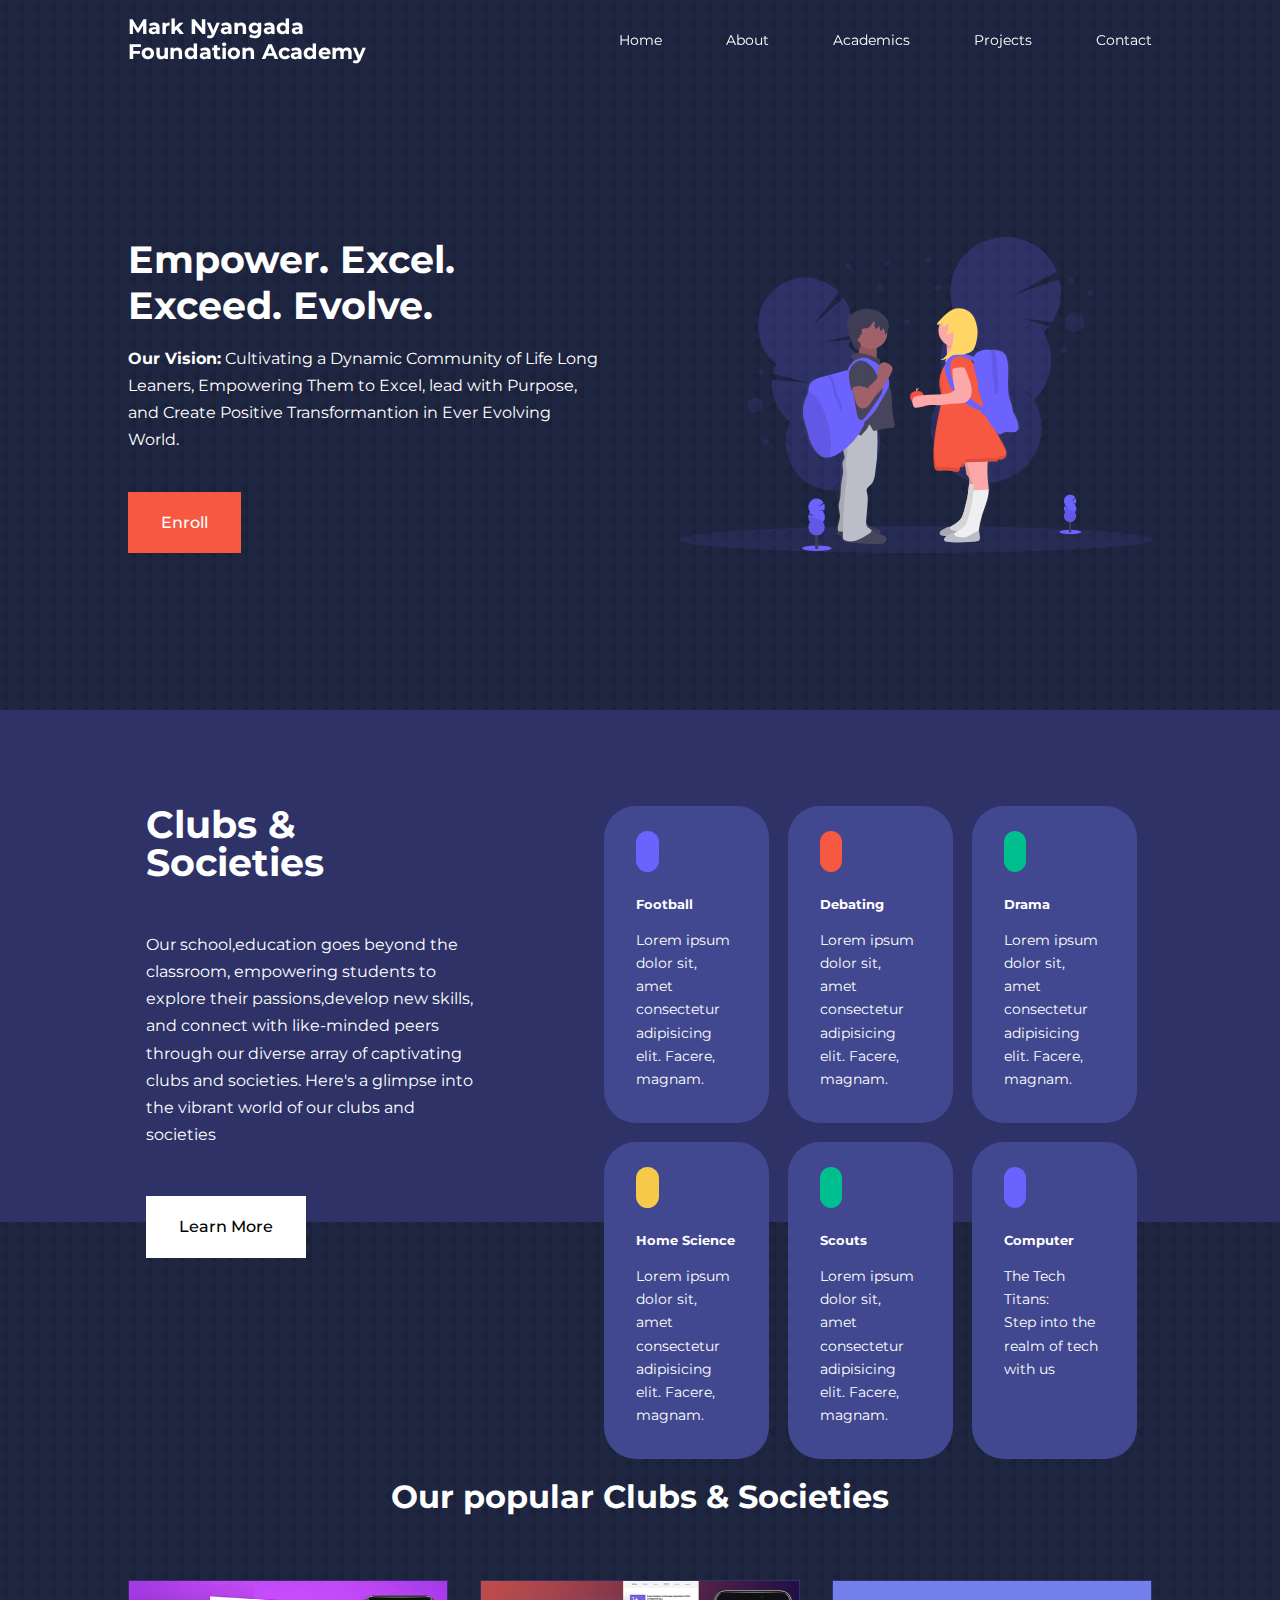
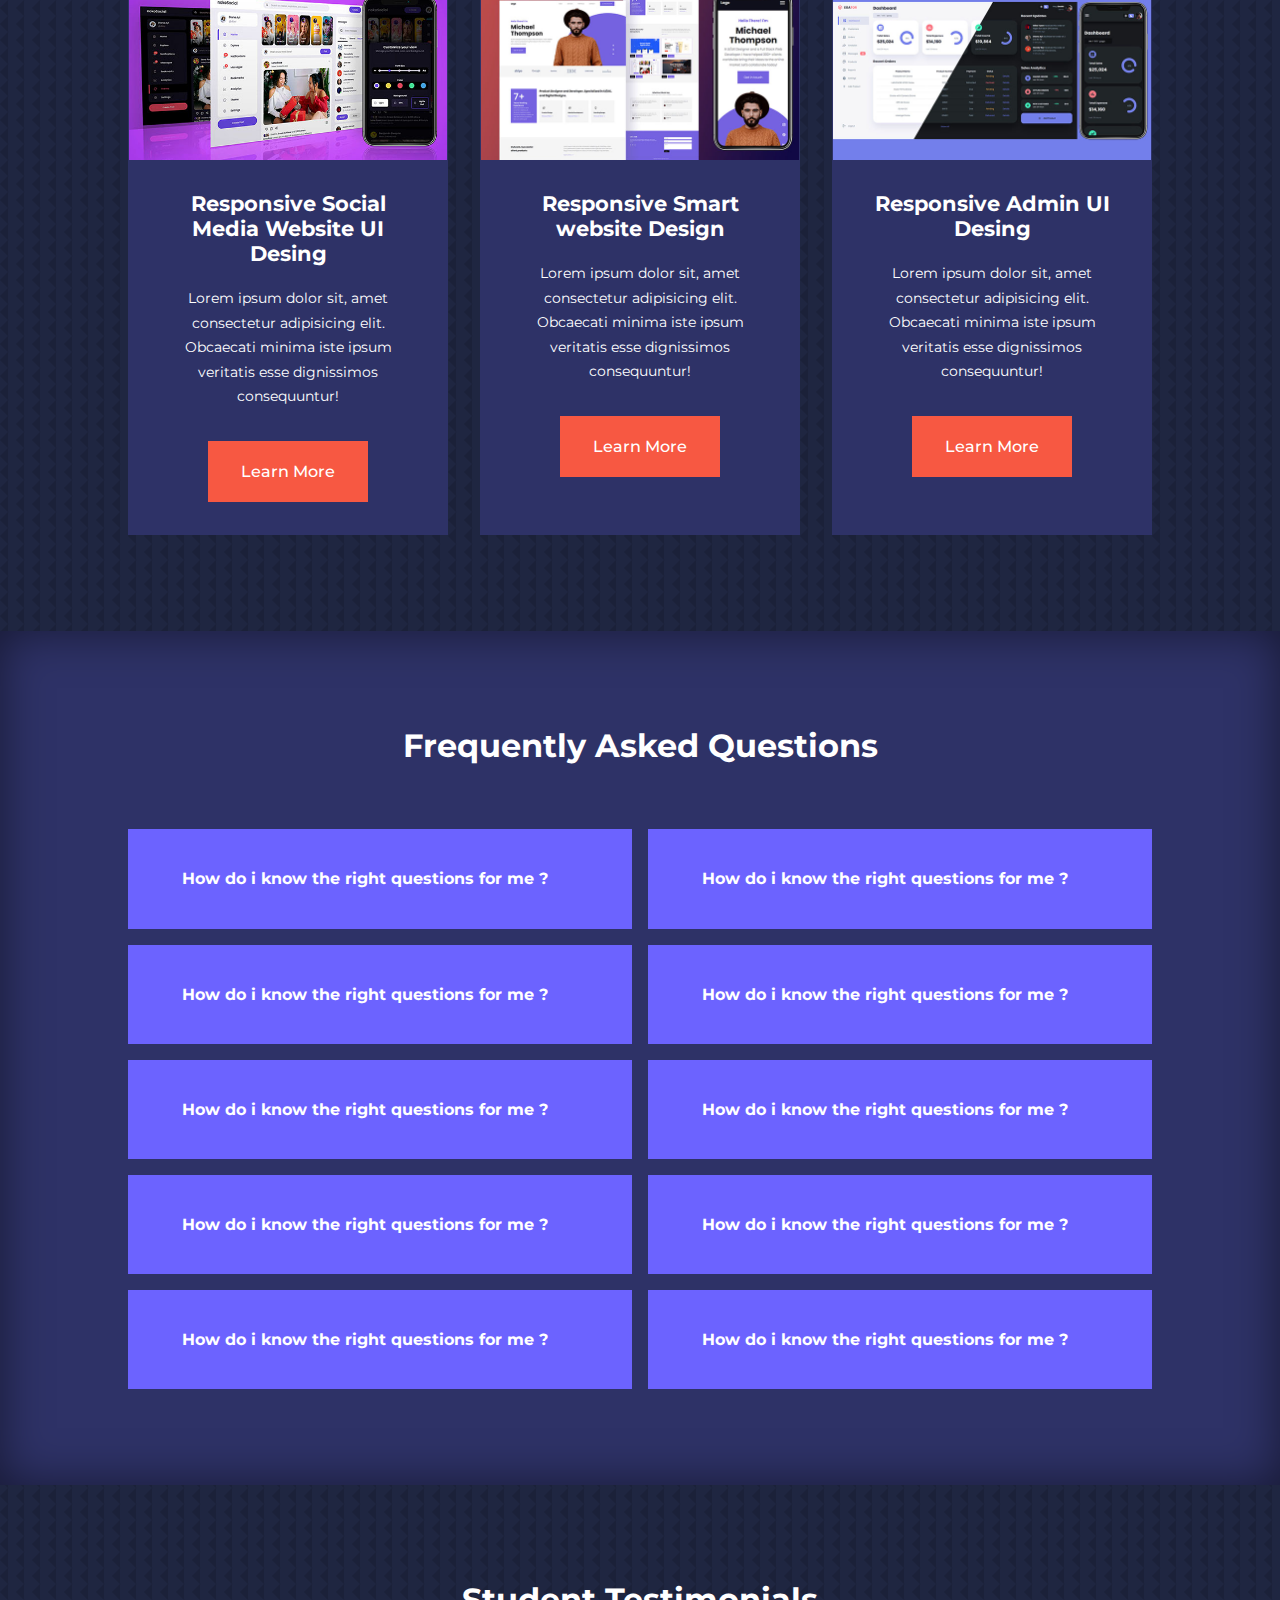
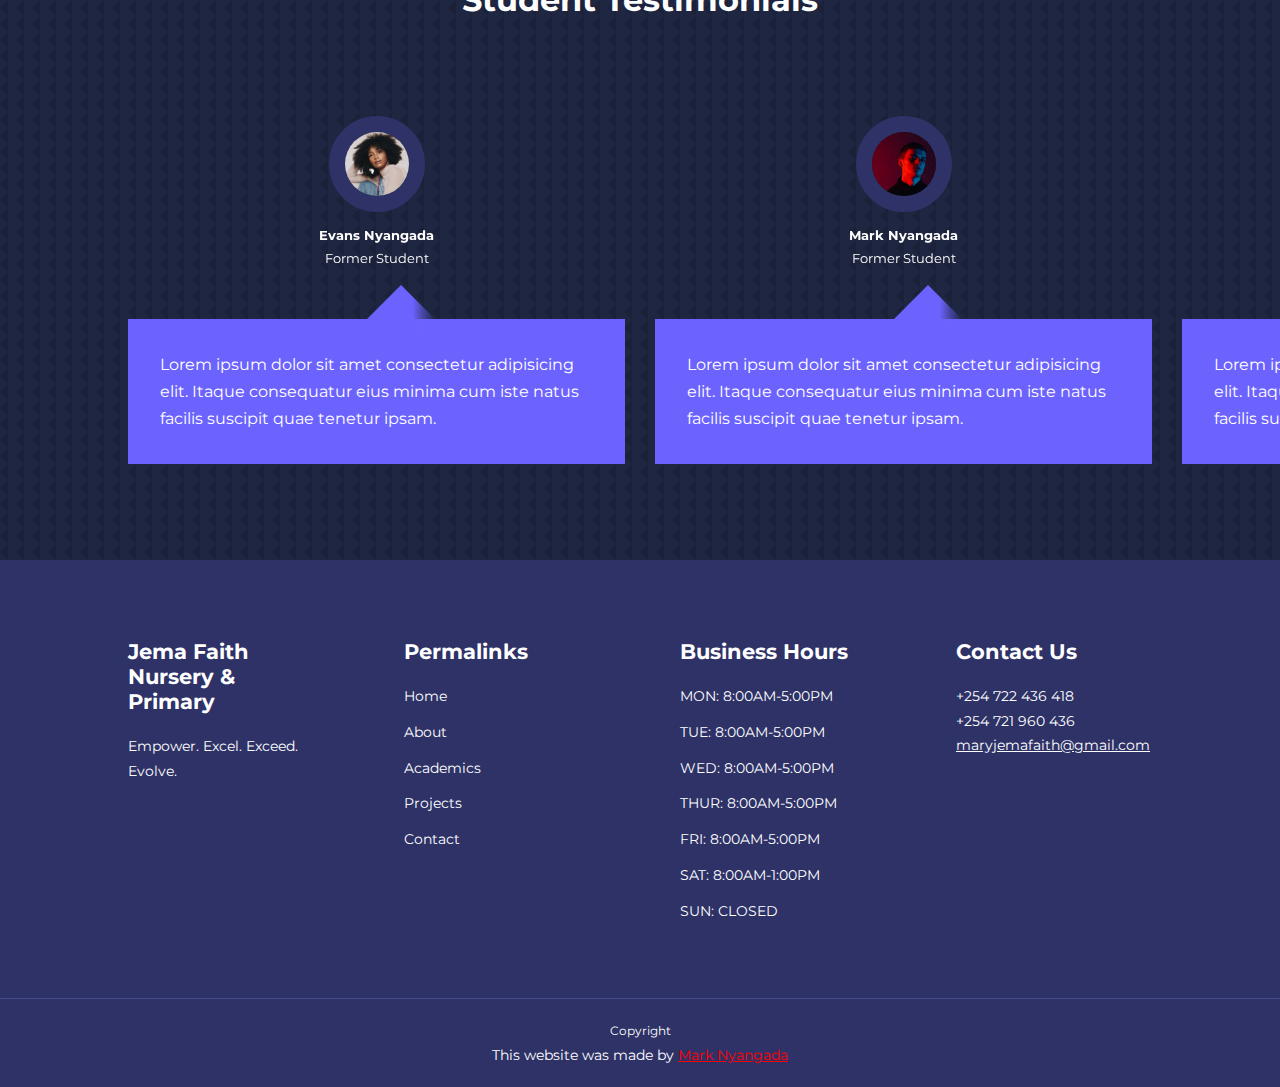
==== MARK NYANGADA FOUNDATION ACADEMY/index.html @ 75ec01f1 "first commit" ====
<!DOCTYPE html>
<html lang="en">
<head>
    <meta charset="UTF-8">
    <meta name="viewport" content="width=device-width, initial-scale=1.0">
    <title>Mark Nyangada Foundation Academy</title>

    <!--ICONSCOUT CDN-->
    <link rel="stylesheet" href="https://unicons.iconscout.com/release/v2.1.6/css/unicons.css">

    <!--GOOGLE FONTS (MONTSERRAT)-->
    <link rel="preconnect" href="https://fonts.googleapis.com">
    <link rel="preconnect" href="https://fonts.gstatic.com" crossorigin>
    <link href="https://fonts.googleapis.com/css2?family=Montserrat:wght@300;400;500;600;700;900&display=swap" rel="stylesheet">
    <link rel="stylesheet" href="https://cdnjs.cloudflare.com/ajax/libs/font-awesome/5.15.3/css/all.min.css" />



    <!--SWIPER JS-->
    <link
    rel="stylesheet"
    href="https://cdn.jsdelivr.net/npm/swiper@9/swiper-bundle.min.css"
    />




    <!--STYLESHEETS-->
    <link rel="stylesheet" href="styles/style.css">

    <style>
        body{
            background-image: url("images/bg-texture.png");
        }
    </style>
</head>

<body>
    <nav>
        <div class="container nav__container">
            <a href="index.html"><h4>Mark Nyangada <br> Foundation Academy</h4></a>
            <ul class="nav__menu">
                <li><a href="index.html">Home</a></li>
                <li><a href="about.html">About</a></li>
                <li><a href="course.html">Academics</a></li>
                <li><a href="projects.html">Projects</a></li>
                <li><a href="contact.html">Contact</a></li>
            </ul>
            <button id="open-menu-btn"><svg xmlns="http://www.w3.org/2000/svg" width="24" height="24" fill="none" id="menu"><path fill="#000" d="M3 6a1 1 0 0 1 1-1h16a1 1 0 1 1 0 2H4a1 1 0 0 1-1-1zm0 6a1 1 0 0 1 1-1h16a1 1 0 1 1 0 2H4a1 1 0 0 1-1-1zm1 5a1 1 0 1 0 0 2h16a1 1 0 1 0 0-2H4z"></path></svg></button>
            <button id="close-menu-btn"><svg xmlns="http://www.w3.org/2000/svg" width="24" height="24" fill="none" id="close"><path fill="#000" d="M7.05 7.05a1 1 0 0 0 0 1.414L10.586 12 7.05 15.536a1 1 0 1 0 1.414 1.414L12 13.414l3.536 3.536a1 1 0 0 0 1.414-1.414L13.414 12l3.536-3.536a1 1 0 0 0-1.414-1.414L12 10.586 8.464 7.05a1 1 0 0 0-1.414 0Z"></path></svg></button>
        </div>
    </nav>
    <!--===========================END OF NAVBAR=====================--> 






    <header>
        <div class="container header__container">
            <div class="header__left">
                <h1>Empower. Excel. Exceed. Evolve.</h1>
                <p><strong>Our Vision:</strong> Cultivating a Dynamic Community of Life Long Leaners, Empowering Them to Excel, lead with Purpose, and Create Positive Transformantion in Ever Evolving World. </p>
                <a href="course.html" class="btn btn-primary">Enroll</a>
            </div>
           

            <div class="header__left">
                <div class="header__right-image">
                    <img src="./images/header.svg">
                </div>
            </div>
        </div>
    </header>

    <!--========================END OF HEADER===========
    ===================-->





    <section class="categories">
        <div class="container categories__container">
            <div class="container categories__left">
                <h1>Clubs & Societies</h1>
                <p>
                Our school,education goes beyond the classroom, empowering students to explore their passions,develop new skills, and connect with like-minded peers through our diverse array of captivating clubs and societies. Here's a glimpse into the vibrant world of our clubs and societies
                </p>
                <a href="#" class="btn">Learn More</a>
            </div>
            <div class="container categories__right">
                <article class="category">
                    <span class="category__icon"><i class="uil uil-football"></i></span>
                    <h5>Football</h5>
                    <p>Lorem ipsum dolor sit, amet consectetur adipisicing elit. Facere, magnam.</p>
                </article>

                <article class="category">
                    <span class="category__icon"><i class="uil uil-podium"></i></span>
                    <h5>Debating</h5>
                    <p>Lorem ipsum dolor sit, amet consectetur adipisicing elit. Facere, magnam.</p>
                </article>

                <article class="category">
                    <span class="category__icon"><i class="uil uil-usd-circle"></i></span>
                    <h5>Drama</h5>
                    <p>Lorem ipsum dolor sit, amet consectetur adipisicing elit. Facere, magnam.</p>
                </article>

                <article class="category">
                    <span class="category__icon"><i class="uil uil-megaphone"></i></span>
                    <h5>Home Science</h5>
                    <p>Lorem ipsum dolor sit, amet consectetur adipisicing elit. Facere, magnam.</p>
                </article>

                <article class="category">
                    <span class="category__icon"><i class="uil uil-shield"></i></span>
                    <h5>Scouts</h5>
                    <p>Lorem ipsum dolor sit, amet consectetur adipisicing elit. Facere, magnam.</p>
                </article>

                <article class="category">
                    <span class="category__icon"><i class="uil uil-desktop"></i></span>
                    <h5>Computer</h5>
                    <p>The Tech Titans: <br> Step into the realm of tech with us</p>
                </article>
            </div>
        </div>
    </section>
    <!--===========================END OF CATERGORIES========-->











    <section class="courses">
        <h2>Our popular Clubs & Societies</h2>
        <div class="container courses__container">
            <article class="course">
                <div class="course__image">
                    <img src="./images/course1.jpg" >
                </div>
                <div class="course__info">
                    <h4>Responsive Social Media Website UI Desing</h4>
                    <p>Lorem ipsum dolor sit, amet consectetur adipisicing elit. Obcaecati minima iste ipsum veritatis esse dignissimos consequuntur!</p>
                    <a href="course.html" class=" btn btn-primary">Learn More</a>
                </div>
                
            </article>

            <article class="course">
                <div class="course__image">
                    <img src="./images/course2.jpg" >
                </div>
                <div class="course__info">
                    <h4>Responsive Smart website Design</h4>
                    <p>Lorem ipsum dolor sit, amet consectetur adipisicing elit. Obcaecati minima iste ipsum veritatis esse dignissimos consequuntur!</p>
                    <a href="course.html" class=" btn btn-primary">Learn More</a>
                </div>
                
            </article>

            <article class="course">
                <div class="course__image">
                    <img src="./images/course3.jpg" >
                </div>
                <div class="course__info">
                    <h4>Responsive Admin UI Desing</h4>
                    <p>Lorem ipsum dolor sit, amet consectetur adipisicing elit. Obcaecati minima iste ipsum veritatis esse dignissimos consequuntur!</p>
                    <a href="course.html" class=" btn btn-primary">Learn More</a>
                </div>
               
            </article>

            
        </div>
    </section>

    <!--======================END OF COURSES===============-->





    <section class="faqs">
        <h2>Frequently Asked Questions</h2>
        <div class="container faqs__container">
            <article class="faq">
                <div class="faq__icon"><i class="uil uil-plus"></i></div>
                <div class="question__answer">
                    <h4>How do i know the right questions for me ?</h4>
                    <p>Lorem ipsum dolor, sit amet consectetur adipisicing elit. Inventore alias facere cumque distinctio, aut eius quisquam, expedita amet doloremque dolor vitae doloribus rem perspiciatis porro reprehenderit reiciendis. Sint, natus ut!</p>
                </div>
            </article>

            <article class="faq">
                <div class="faq__icon"><i class="uil uil-plus"></i></div>
                <div class="question__answer">
                    <h4>How do i know the right questions for me ?</h4>
                    <p>Lorem ipsum dolor, sit amet consectetur adipisicing elit. Inventore alias facere cumque distinctio, aut eius quisquam, expedita amet doloremque dolor vitae doloribus rem perspiciatis porro reprehenderit reiciendis. Sint, natus ut!</p>
                </div>
            </article>

            <article class="faq">
                <div class="faq__icon"><i class="uil uil-plus"></i></div>
                <div class="question__answer">
                    <h4>How do i know the right questions for me ?</h4>
                    <p>Lorem ipsum dolor, sit amet consectetur adipisicing elit. Inventore alias facere cumque distinctio, aut eius quisquam, expedita amet doloremque dolor vitae doloribus rem perspiciatis porro reprehenderit reiciendis. Sint, natus ut!</p>
                </div>
            </article>

            <article class="faq">
                <div class="faq__icon"><i class="uil uil-plus"></i></div>
                <div class="question__answer">
                    <h4>How do i know the right questions for me ?</h4>
                    <p>Lorem ipsum dolor, sit amet consectetur adipisicing elit. Inventore alias facere cumque distinctio, aut eius quisquam, expedita amet doloremque dolor vitae doloribus rem perspiciatis porro reprehenderit reiciendis. Sint, natus ut!</p>
                </div>
            </article>

            <article class="faq">
                <div class="faq__icon"><i class="uil uil-plus"></i></div>
                <div class="question__answer">
                    <h4>How do i know the right questions for me ?</h4>
                    <p>Lorem ipsum dolor, sit amet consectetur adipisicing elit. Inventore alias facere cumque distinctio, aut eius quisquam, expedita amet doloremque dolor vitae doloribus rem perspiciatis porro reprehenderit reiciendis. Sint, natus ut!</p>
                </div>
            </article>

            <article class="faq">
                <div class="faq__icon"><i class="uil uil-plus"></i></div>
                <div class="question__answer">
                    <h4>How do i know the right questions for me ?</h4>
                    <p>Lorem ipsum dolor, sit amet consectetur adipisicing elit. Inventore alias facere cumque distinctio, aut eius quisquam, expedita amet doloremque dolor vitae doloribus rem perspiciatis porro reprehenderit reiciendis. Sint, natus ut!</p>
                </div>
            </article>

            <article class="faq">
                <div class="faq__icon"><i class="uil uil-plus"></i></div>
                <div class="question__answer">
                    <h4>How do i know the right questions for me ?</h4>
                    <p>Lorem ipsum dolor, sit amet consectetur adipisicing elit. Inventore alias facere cumque distinctio, aut eius quisquam, expedita amet doloremque dolor vitae doloribus rem perspiciatis porro reprehenderit reiciendis. Sint, natus ut!</p>
                </div>
            </article>

            <article class="faq">
                <div class="faq__icon"><i class="uil uil-plus"></i></div>
                <div class="question__answer">
                    <h4>How do i know the right questions for me ?</h4>
                    <p>Lorem ipsum dolor, sit amet consectetur adipisicing elit. Inventore alias facere cumque distinctio, aut eius quisquam, expedita amet doloremque dolor vitae doloribus rem perspiciatis porro reprehenderit reiciendis. Sint, natus ut!</p>
                </div>
            </article>

            <article class="faq">
                <div class="faq__icon"><i class="uil uil-plus"></i></div>
                <div class="question__answer">
                    <h4>How do i know the right questions for me ?</h4>
                    <p>Lorem ipsum dolor, sit amet consectetur adipisicing elit. Inventore alias facere cumque distinctio, aut eius quisquam, expedita amet doloremque dolor vitae doloribus rem perspiciatis porro reprehenderit reiciendis. Sint, natus ut!</p>
                </div>
            </article>

            <article class="faq">
                <div class="faq__icon"><i class="uil uil-plus"></i></div>
                <div class="question__answer">
                    <h4>How do i know the right questions for me ?</h4>
                    <p>Lorem ipsum dolor, sit amet consectetur adipisicing elit. Inventore alias facere cumque distinctio, aut eius quisquam, expedita amet doloremque dolor vitae doloribus rem perspiciatis porro reprehenderit reiciendis. Sint, natus ut!</p>
                </div>
            </article>
        </div>
    </section>
    <!--=======================END OF FAQs=========================================-->




    <section class="container testimanials__Container mySwiper">
        <h2>Student Testimonials</h2>
        <div class="swiper-wrapper">
            <article class="testimonial swiper-slide">
                <div class="avatar">
                    <img src="./images/avatar1.jpg" >
                </div>
                <div class="testimonial__info"> 
                    <h5>Evans Nyangada</h5>
                    <small>Former Student</small>
                </div>
                <div class="testimonial__body">
                    <p>Lorem ipsum dolor sit amet consectetur adipisicing elit. Itaque consequatur eius minima cum iste natus facilis suscipit quae tenetur ipsam.</p>
                </div>
            </article>

            <article class="testimonial swiper-slide">
                <div class="avatar">
                    <img src="./images/avatar2.jpg" >
                </div>
                <div class="testimonial__info"> 
                    <h5>Mark Nyangada</h5>
                    <small>Former Student</small>
                </div>
                <div class="testimonial__body">
                    <p>Lorem ipsum dolor sit amet consectetur adipisicing elit. Itaque consequatur eius minima cum iste natus facilis suscipit quae tenetur ipsam.</p>
                </div>
            </article>

            <article class="testimonial swiper-slide">
                <div class="avatar">
                    <img src="./images/avatar3.jpg" >
                </div>
                <div class="testimonial__info"> 
                    <h5>James Nyangada</h5>
                    <small>Former Student</small>
                </div>
                <div class="testimonial__body">
                    <p>Lorem ipsum dolor sit amet consectetur adipisicing elit. Itaque consequatur eius minima cum iste natus facilis suscipit quae tenetur ipsam.</p>
                </div>
            </article>

            <article class="testimonial swiper-slide">
                <div class="avatar">
                    <img src="./images/avatar4.jpg" >
                </div>
                <div class="testimonial__info"> 
                    <h5>Bella Bliss</h5>
                    <small>Former Student</small>
                </div>
                <div class="testimonial__body">
                    <p>Lorem ipsum dolor sit amet consectetur adipisicing elit. Itaque consequatur eius minima cum iste natus facilis suscipit quae tenetur ipsam.</p>
                </div>
            </article>

            <article class="testimonial swiper-slide">
                <div class="avatar">
                    <img src="./images/avatar5.jpg" >
                </div>
                <div class="testimonial__info"> 
                    <h5>Jane Doe</h5>
                    <small>Student</small>
                </div>
                <div class="testimonial__body">
                    <p>Lorem ipsum dolor sit amet consectetur adipisicing elit. Itaque consequatur eius minima cum iste natus facilis suscipit quae tenetur ipsam.</p>
                </div>
            </article> 
           
        </div>
        
    </section>

<!--=========================================================END OF TESTIMONIALS=========================================-->



    <footer >
        <div class="container footer__container">
            <div class="footer__1">
                <a href="index.html" class="footer__logo"><h4>Jema Faith <br>Nursery & Primary</h4></a>
                <p>
                    Empower. Excel. Exceed. Evolve.
                </p>
            </div>

            <div class="footer__2">
                <h4>Permalinks</h4>
                <ul class="Permalinks">
                <li><a href="index.html">Home</a></li>
                <li><a href="about.html">About</a></li>
                <li><a href="course.html">Academics</a></li>
                <li><a href="projects.html">Projects</a></li>
                <li><a href="contact.html">Contact</a></li>
                </ul>
            </div>

            <div class="footer__3">
                <h4>Business Hours</h4>
                <ul class="privacy">
                    <li>MON: 8:00AM-5:00PM</li>
                    <li>TUE: 8:00AM-5:00PM</li>
                    <li>WED: 8:00AM-5:00PM</li>
                    <li>THUR: 8:00AM-5:00PM</li>
                    <li>FRI: 8:00AM-5:00PM</li>
                    <li>SAT: 8:00AM-1:00PM</li>
                    <li>SUN: CLOSED</li>
                </ul>
            </div>

            <div class="footer__4">
                <h4>Contact Us</h4>
                <div>
                    <p>+254 722 436 418</p>
                    <p>+254 721 960 436</p>
                    <p><a href="mailto:maryjemafaith@gmail.com" style="cursor: pointer; text-decoration: underline;">maryjemafaith@gmail.com</a> </p>
                </div>

                <ul class="footer__socials">
                    <li>
                        <a href="#"><i class="uil uil-facebook-f"></i></a>
                    </li>
                    <li>
                        <a href="#"><i class="uil uil-instagram-alt"></i></a>
                    </li>
                    <li>
                        <i class="uil uil-twitter"></i>
                    </li>
                    <li>
                        <a href="#"><i class="uil uil-linkedin-alt"></i></a>
                    </li>
                </ul>
            </div>

           
        </div>

        <div class="footer__copyright">
            <small>Copyright</small>
            <p>This website was made by <a href="https://www.linkedin.com/in/mark-nyangada-0b1b49166/"  target="_blank"><span style="text-decoration: underline; cursor: pointer; color: red; ">Mark Nyangada</span></a></p>
        </div>
    </footer> 

    <!--=========================================================END OF FOOTER=========================================--> 



    <script src="https://cdn.jsdelivr.net/npm/swiper@9/swiper-bundle.min.js"></script>
    <script src="./main.js"></script>
    

    <script>
            var swiper = new Swiper(".mySwiper", {
        slidesPerView: 1,
        spaceBetween: 30,
        pagination: {
            el: ".swiper-pagination",
            clickable: true,
        },
        //when window width is >= 600px
        breakpoints: {
            600:{
                slidesPerView: 2
            }
        }
        });
    </script>
</html>
---- MARK NYANGADA FOUNDATION ACADEMY/styles/style.css ----
*{
    margin: 0;
    padding: 0;
    border: 0;
    outline: 0;
    text-decoration: none;
    list-style: none;
    box-sizing: border-box;
}

:root{
    --color-primary: #6c63ff;
    --color-success: #00bf8e;
    --color-warning: #f7c94b;
    --color-danger: #f75842;
    --color-danger-variant: rgba(247, 88,  66, 0.4);
    --color-white: #fff;
    --color-light: rgba(255,255,255,0.7);
    --color-black: #000;
    --color-bg: #1f2641;
    --color-bg1: #2e3267;
    --color-bg2: #424890;

    --container-width-lg: 80%;
    --container-width-md: 90%;
    --container-width-sm: 94%;

    --transition: all 400ms ease;
}

body{
    font-family: 'Montserrat', sans-serif;
    line-height: 1.7;
    color: var(--color-white);
    background: var(--color-bg);
}

.container{
    width: var(--container-width-lg);
    margin: 0 auto;
}

section{
    padding: 6rem 0;
}

section h2 {
    text-align: center;
    margin-bottom: 4rem;
}

h1,
h2,
h3,
h4,
h5{
    line-height: 1.2;
}

h1{
    font-size: 2.4rem;
}
h2{
    font-size: 2rem;
}
h3{
    font-size: 1.6rem;
}
h4{
    font-size: 1.3rem;
}

a{
    color: var(--color-white);
}

img{
    width: 100%;
    display: block;
    object-fit: cover;
}

.btn{
    display: inline-block;
    background: var(--color-white);
    color: var(--color-black);
    padding: 1rem 2rem;
    border: 1px solid transparent;
    font-weight: 500; 
    transition: var(--transition);
}
.btn:hover{
    background: transparent;
    color: var(--color-white);
    border-color: var(--color-white);
}

.btn-primary{
    background: var(--color-danger);
    color: var(--color-white);
}


/*======================NAVBAR====================*/

nav{
    background: transparent;
    width: 100vw;
    height: 5rem;
    position: fixed;
    top: 0;
    z-index: 11;
}

/* change navbar styles on scroll using javascript */
.window-scroll{
     background: var(--color-primary);
     box-shadow: 0 1rem 2rem  rgba(0, 0, 0, 0.2);
}

.nav__container{
    height: 100%;
    display: flex;
    justify-content: space-between;
    align-items: center;
}

nav button{
    display: none;
}

.nav__menu{
    display: flex;
    align-items: center;
    gap: 4rem;
}

.nav__menu a{
    font-size: 0.9rem;
    transition: all 700ms ease-in-out;
}

.nav__menu a:hover{
    color: var(--color-bg2);
}

/*======================HEADER====================*/
header{
    position: relative;
    top: 5rem;
    overflow: hidden;
    height: 70vh;
    margin-bottom: 5rem;

}

.header__container{
    display: grid;
    grid-template-columns: 1fr 1fr;
    align-items: center;
    gap: 5rem;
    height: 100%;

}

.header__left P{
    margin: 1rem 0 2.4rem;
}

/*=================================CATEGORIES===============*/

.categories{
    background: var(--color-bg1);
    height: 32rem;
    
}
.categories h1{
    line-height: 1;
    margin-bottom: 3rem;

}

.categories__container{
    display: grid;
    grid-template-columns: 40% 65%;
}

.categories__left{
    margin-right: 4rem;
}
.categories__left p{
    margin: 1rem 0 3rem;
}
.categories__right{
    display: grid;
    grid-template-columns: repeat(3, 1fr);
    gap: 1.2rem;
}

.category{
    background: var(--color-bg2);
    padding: 2rem;
    border-radius: 2rem;
    transition: var(--transition);
    
}
.category:hover{
    box-shadow: 0 3rem 3rem rgba(0, 0, 0, 0.3);
    z-index: 1;
}

.category:nth-child(2) .category__icon {
    background: var(--color-danger);
}

.category:nth-child(3) .category__icon {
    background: var(--color-success);
}

.category:nth-child(4) .category__icon {
    background: var(--color-warning);
}

.category:nth-child(5) .category__icon {
    background: var(--color-success);
}


.category__icon{
    background: var(--color-primary);
    padding: 0.7rem;
    border-radius: 0.9rem;
}

.category h5{
    margin: 2rem 0 1rem;
}

.category p{
    font-size: 0.85rem;
}


/*======================POPULAR COURSES====================*/

.courses{
    margin-top: 10rem;
}

.courses__container{
    display: grid;
    grid-template-columns: repeat(3, 1fr);
    gap: 2rem;
}
  
.course{
    background: var(--color-bg1);
    text-align: center;
    border: 1px solid transparent;
    transition: var(--transition);
}

.course:hover{
    background: transparent;
    border-color: var(--color-primary);
}
.course__info{
    padding: 2rem;
}

.course__info p{
    margin: 1.2rem 0 2rem;
    font-size: 0.9rem;
}


/*======================================FAQs====================================*/

.faqs{
    background: var(--color-bg1);
    box-shadow: inset 0 0 3rem rgba(0, 0, 0, 0.5);
}

.faqs__container{
    display: grid;
    grid-template-columns: 1fr 1fr;
    gap: 1rem;
}

.faq{
    padding: 2rem;
    display: flex;
    align-items: center;
    gap: 1.4rem;
    height: fit-content;
    background: var(--color-primary);
    cursor: pointer;
}

.faq h4{
    font-size: 1rem;
    line-height: 2.2;

}

.faq__icon{
    align-self: flex-start;
    font-size: 1.2rem;
}

.faq p{
    margin-top: 0.8rem;
    display: none;
}

.faq.open p{
    display: block;
}


/*======================================TESTIMONIALS====================================*/

.testimonials__container{
    overflow-x: hidden;
    position: relative;
    margin-bottom: 5rem;
}

.testimonial{
    padding-top: 2rem;
}

.avatar{
    width: 6rem;
    height: 6rem;
    border-radius: 50%;
    overflow: hidden;
    margin: 0 auto 1rem;
    border: 1rem solid var(--color-bg1);
}

.testimonial__info{
    text-align: center;
}

.testimonial__body{
    background: var(--color-primary);
    padding: 2rem;
    margin-top: 3rem;
    position: relative;
}

.testimonial__body::before{
    content: "";
    display: block;
    background: linear-gradient(-135deg, transparent, var(--color-primary), var(--color-primary), var(--color-primary)); 
    width: 3rem;
    height: 3rem;
    position: absolute;
    left: 50%;
    top: -1.5rem;
    transform: rotate(45deg);
}


/*======================================FOOTER====================================*/

footer{
    background: var(--color-bg1);
    padding-top: 5rem;
    font-size: 0.9rem;

}

.footer__container{
    display: grid;
    grid-template-columns: repeat(4, 1fr);
    gap: 5rem;
}

.footer__container > div h4{
    margin-bottom: 1.2rem;

}

.footer__1 p{
    margin: 0 0 2rem;
}

footer ul li {
    margin-bottom: 0.7rem;
}

footer ul li a:hover{
    text-decoration: underline;
}

.footer__socials{
    display: flex;
    gap: 1rem;
    font-size: 1.2rem;
    margin-top: 2rem;
}
.footer__copyright{
    text-align: center;
    margin-top: 4rem;
    padding: 1.2rem 0;
    border-top: 1px solid var(--color-bg2);
}

/*========================================MEDIA QUERIES (TABLETS)======================================*/

@media screen and (max-width: 1024px) {
    .container{
        width: var(--container-width-md);
    }

    h1{
        font-size: 2rem;
    }
    h2{
        font-size: 1.7rem;
    }
    h3{
        font-size: 1.4rem;
    }
    h4{
        font-size: 1.2rem;
    }



    /*====================================NAVBAR===========================*/

    nav button{
        display: inline-block;
        background: transparent;
        font-size: 1.8rem;
        color: var(--color-white);
        cursor: pointer;
    }

    nav button#close-menu-btn{
        display: none;
    }

    .nav__menu{
        position: fixed;
        top: 5rem;
        right: 5%;
        height: fit-content;
        width: 18rem;
        flex-direction: column;
        gap: 0;
        display: none;
    }


    .nav__menu li{
        width: 100%;
        height: 5.8rem;
        animation: animateNavItems 400ms linear forwards;
        transform-origin: top right;
        opacity: 0;
    }

    .nav__menu li:nth-child(2){
        animation-delay: 200ms;
    }
    .nav__menu li:nth-child(3){
        animation-delay: 400ms;
    }
    .nav__menu li:nth-child(4){
        animation-delay: 600ms;
    }
    .nav__menu li:nth-child(5){
        animation-delay: 800ms;
    }

    @keyframes animateNavItems {
        0%{
            transform: rotatez(-90deg) rotateX(90deg) scale(0.1);
        }
        100%{
            transform: rotateZ(0) rotateX(0) scale(1);
            opacity: 1;
        }
    }

    .nav__menu li a{
        background: var(--color-primary);
        box-shadow: -4rem 6rem 10rem rgba(0,0,0,0.6);
        width: 100%;
        height: 100%;
        display: grid;
        place-items: center;
    }
    .nav__menu li a:hover{
        background: var(--color-bg2);
        color: var(--color-white);
    }


     /*====================================HEADER===========================*/
     header{
        height: 55vh;
        margin-bottom: 4rem;
     }
     .header__container{
        gap: 0;
        padding-bottom: 3rem;
     }

      /*====================================CATEGORIES===========================*/
      .categories{
        height: auto;
      }

      .categories__container{
        grid-template-columns: 1fr;
        gap: 3rem;
      }
      .categories__left{
        margin-right: 0;
      }
       /*====================================POPULAR COURSES==========================*/
       .courses{
        margin-top: 0;
       }

       .courses__container{
        grid-template-columns: 1fr 1fr;

       }
     /*====================================FAQs===========================*/
     .faqs__container{
        grid-template-columns: 1fr;
     }
     .faq{
        padding: 1.5rem;
     }

      /*====================================FOOTER===========================*/
      .footer__container{
        grid-template-columns: 1fr 1fr;
      }
}
 /*============================================MEDIA QUERIES (PHONES)==================================*/
 @media screen and (max-width: 600px){
    .container{
        width: var(--container-width-sm);
    }

     /*====================================NAVBAR===========================*/
     .nav__menu{
        right: 3%;
     }

      /*====================================HEADER===========================*/
      header{
        height: 100vh;
      }

      .header__container{
        grid-template-columns: 1fr;
        text-align: center;
        margin-top: 0;
      }

      .header__left p{
        margin-bottom: 1.3rem;
      }

       /*====================================CATEGORIES===========================*/
       .categories__right{
        grid-template-columns: 1fr 1fr;
        gap: 0.7rem;

       }

       .category{
        padding: 1rem;
        border-radius: 1rem;
       }
       .category__icon{
        margin-top: 4px;
        display: inline-block;
       }

        /*====================================POPULAR COURSES===========================*/
        .courses__container{
            grid-template-columns: 1fr;
        }
        /*====================================TESTIMONIALS===========================*/
        .testimonial__body{
        padding: 1.2rem;
        }
         /*====================================FOOTER===========================*/
        .footer__container{
        grid-template-columns: 1fr;
        text-align: center;
        gap: 2rem;
        }
         .footer__1 p{
        margin: 1rem auto;
        }
        .footer__socials{
            justify-content: center;
        }
 }
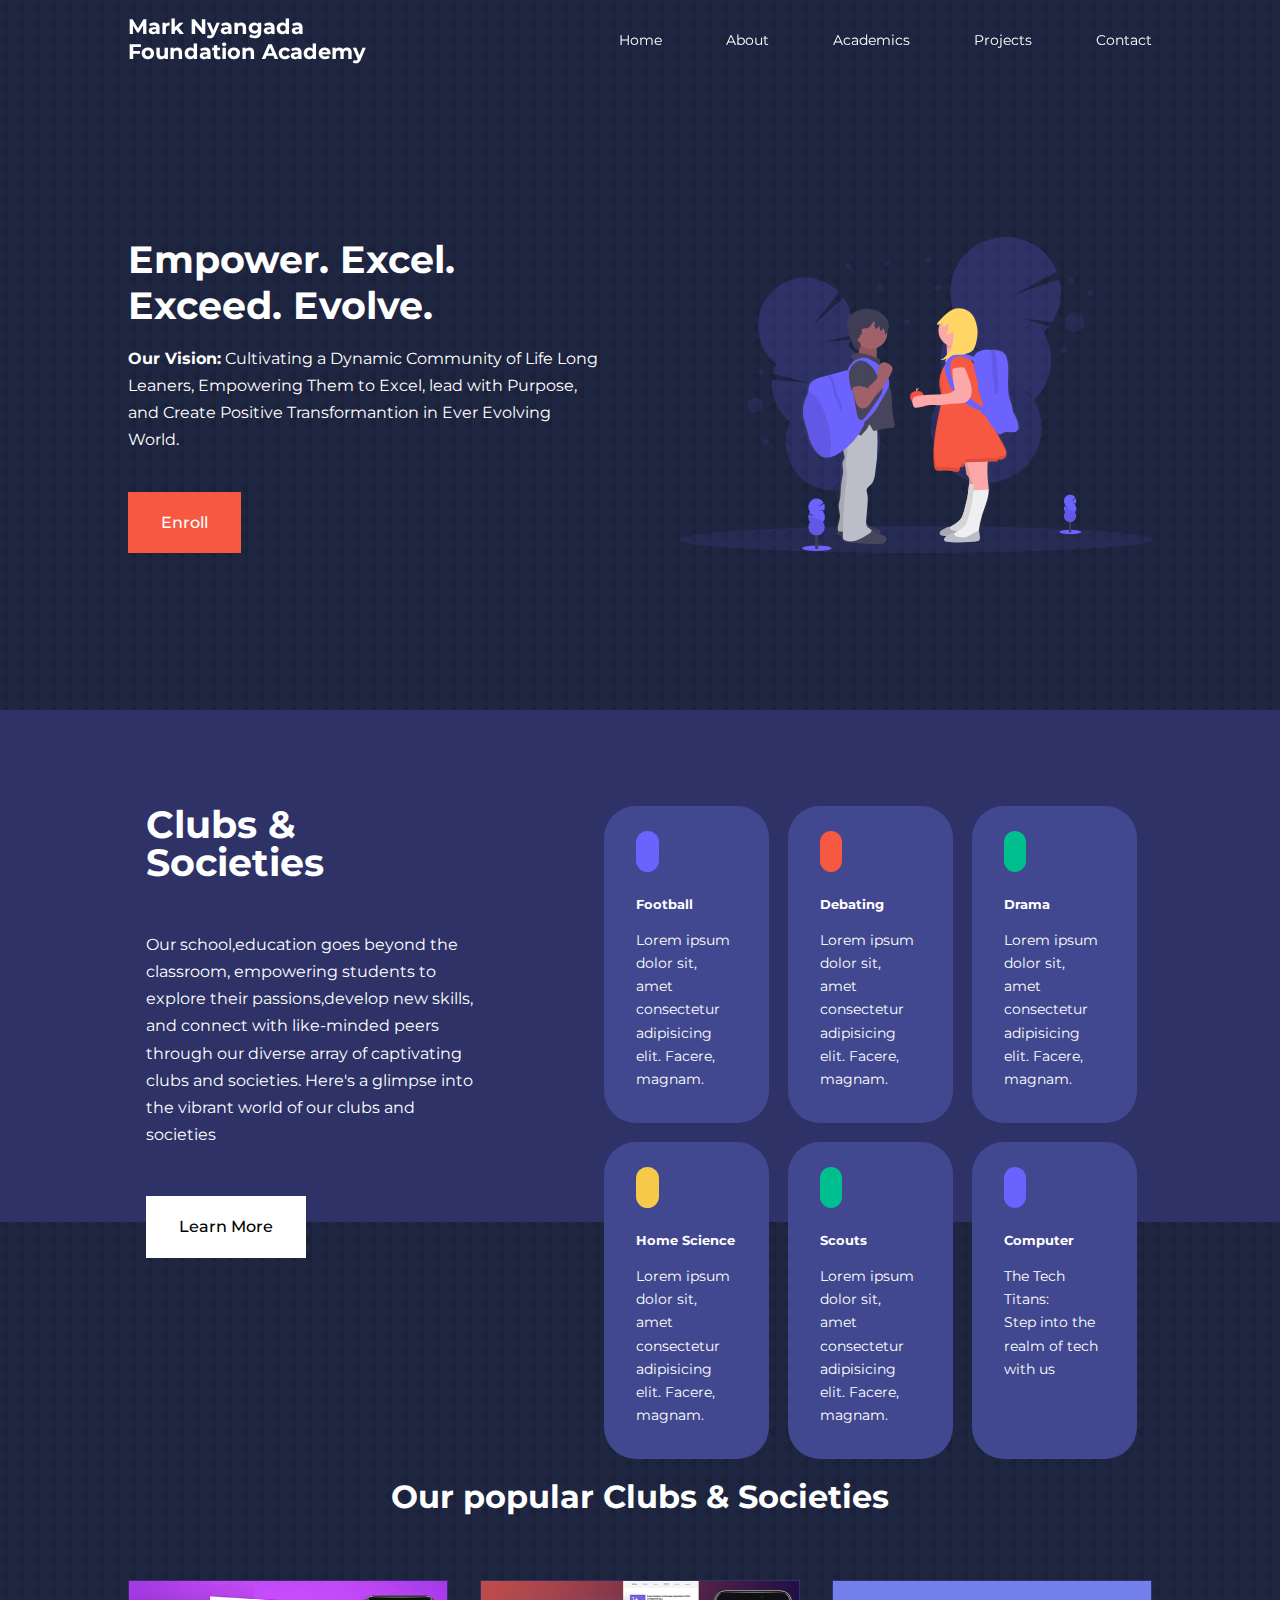
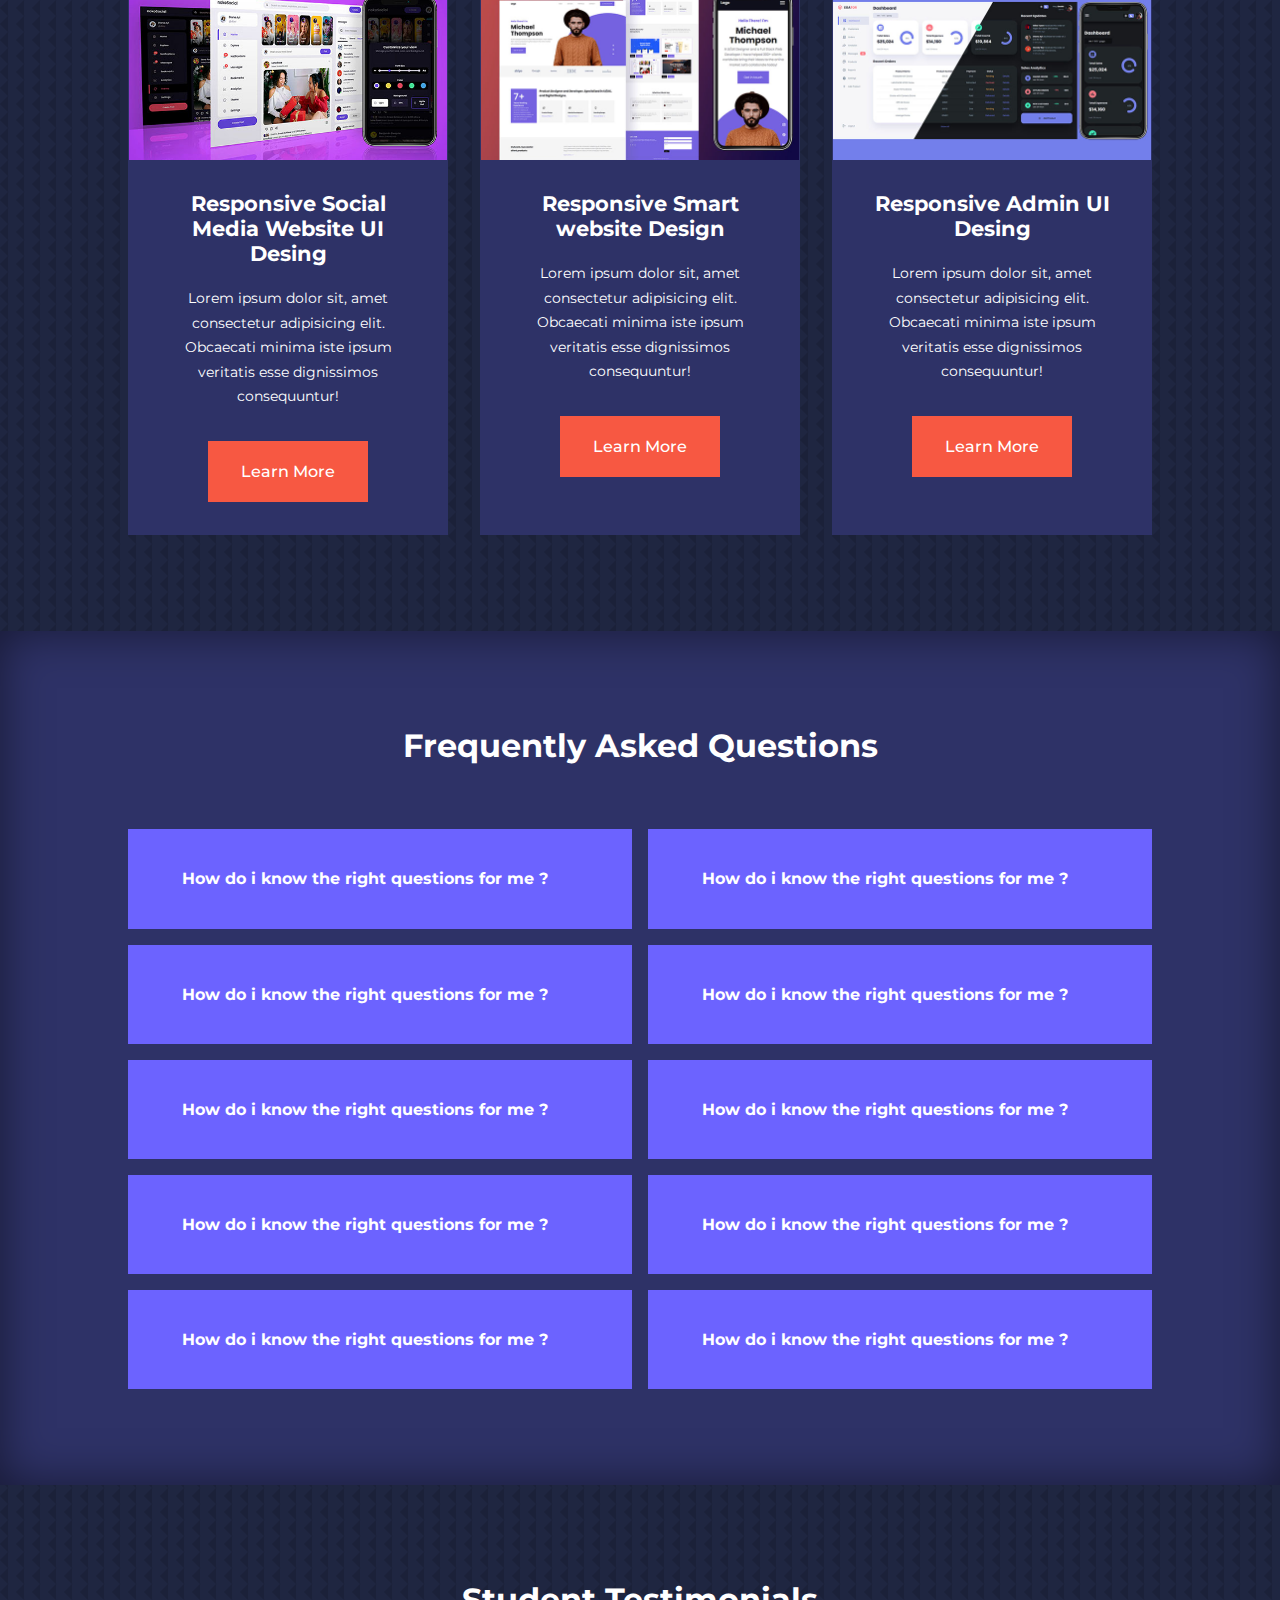
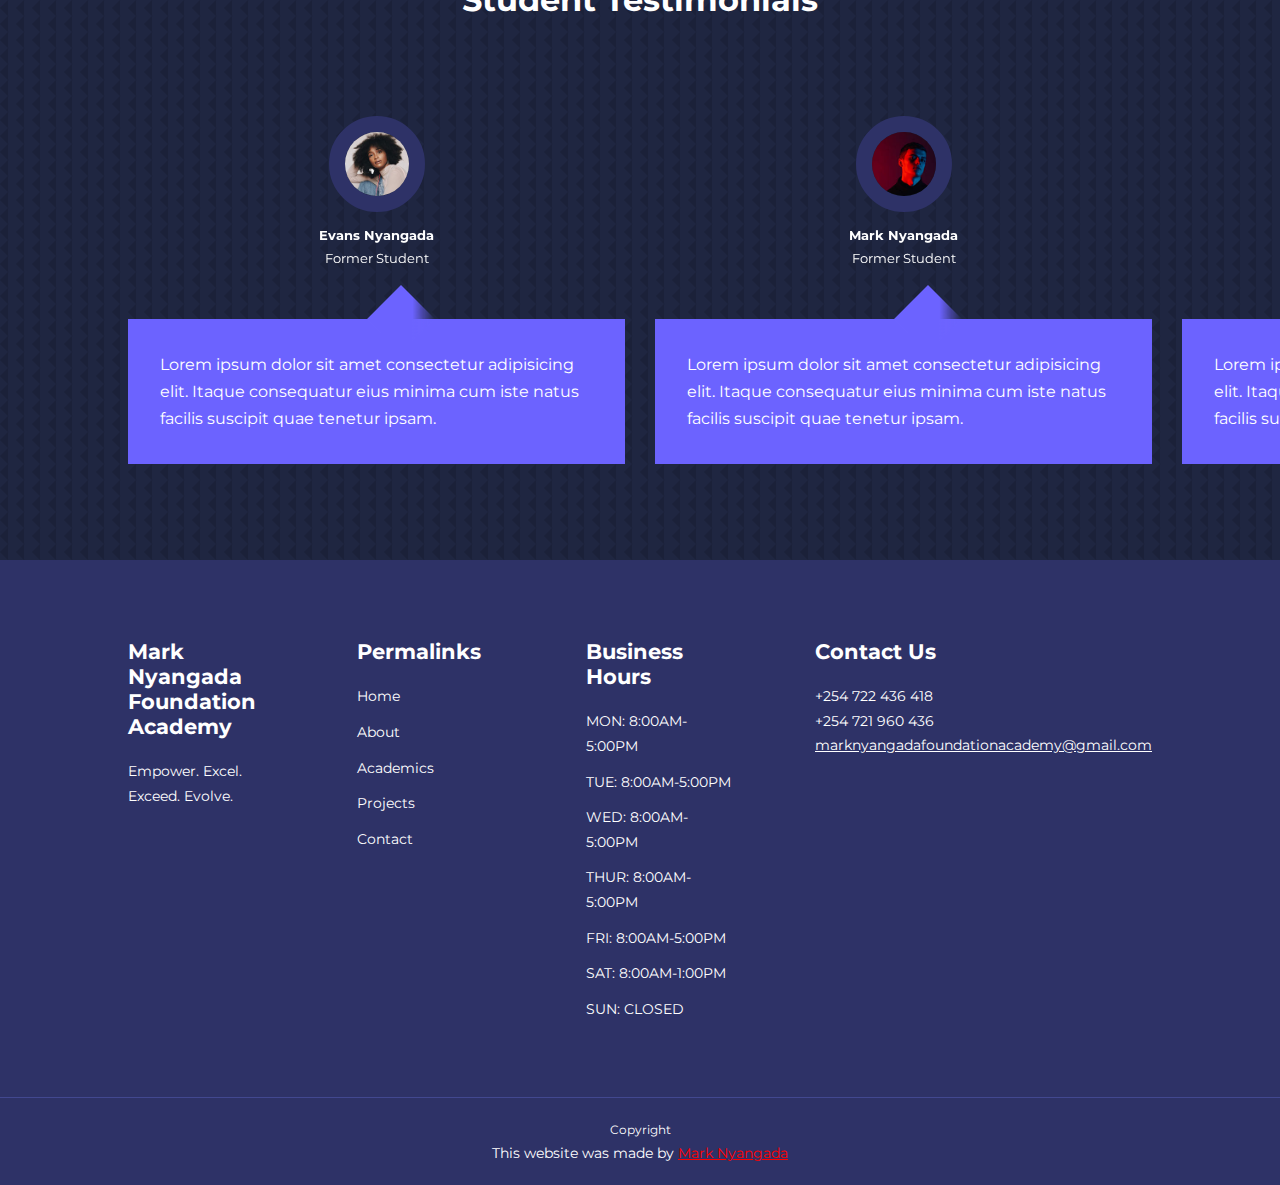
==== commit 8d5a00cd: "'second commit'" ====
--- a/MARK NYANGADA FOUNDATION ACADEMY/index.html
+++ b/MARK NYANGADA FOUNDATION ACADEMY/index.html
@@ -358,7 +358,7 @@
     <footer >
         <div class="container footer__container">
             <div class="footer__1">
-                <a href="index.html" class="footer__logo"><h4>Jema Faith <br>Nursery & Primary</h4></a>
+                <a href="index.html" class="footer__logo"><h4>Mark Nyangada <br>Foundation Academy</h4></a>
                 <p>
                     Empower. Excel. Exceed. Evolve.
                 </p>
@@ -393,7 +393,7 @@
                 <div>
                     <p>+254 722 436 418</p>
                     <p>+254 721 960 436</p>
-                    <p><a href="mailto:maryjemafaith@gmail.com" style="cursor: pointer; text-decoration: underline;">maryjemafaith@gmail.com</a> </p>
+                    <p><a href="mailto:marknyangadafoundationacademy@gmail.com" style="cursor: pointer; text-decoration: underline;">marknyangadafoundationacademy@gmail.com</a> </p>
                 </div>
 
                 <ul class="footer__socials">
